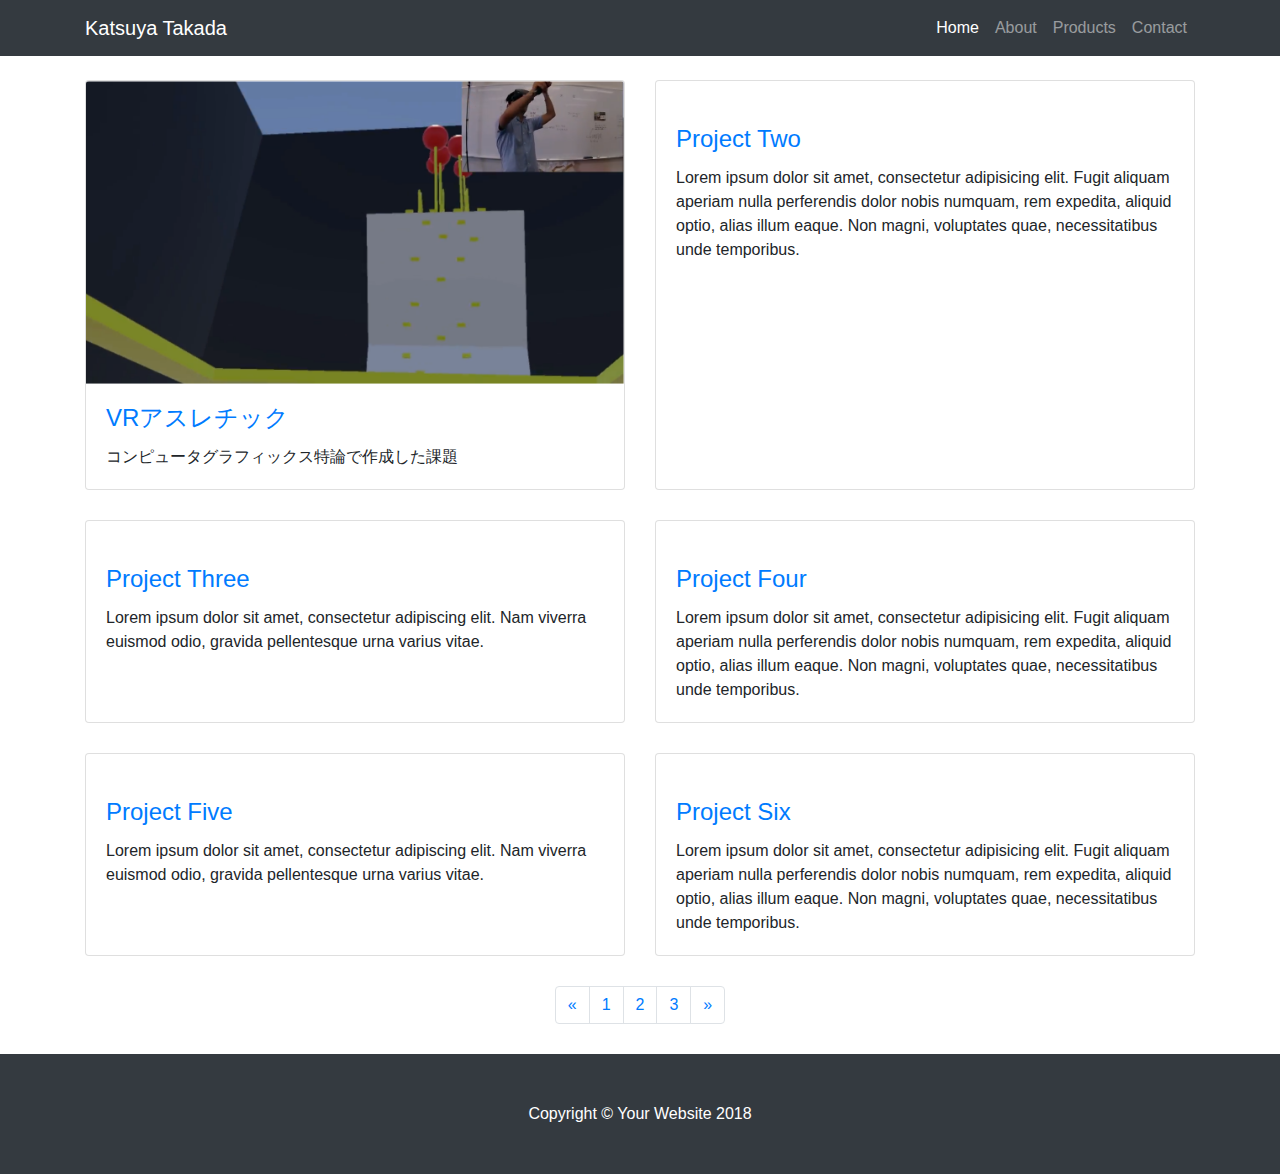
==== index.html @ 07285305 "bootstrapにした" ====
<!DOCTYPE html>
<html lang="en">

  <head>

    <meta charset="utf-8">
    <meta name="viewport" content="width=device-width, initial-scale=1, shrink-to-fit=no">
    <meta name="description" content="">
    <meta name="author" content="">

    <title>Katsuya Takada</title>

    <!-- Bootstrap core CSS -->
    <link href="vendor/bootstrap/css/bootstrap.min.css" rel="stylesheet">

    <!-- Custom styles for this template -->
    <link href="css/2-col-portfolio.css" rel="stylesheet">

  </head>

  <body>

    <!-- Navigation -->
    <nav class="navbar navbar-expand-lg navbar-dark bg-dark fixed-top">
      <div class="container">
        <a class="navbar-brand" href="#">Katsuya Takada</a>
        <button class="navbar-toggler" type="button" data-toggle="collapse" data-target="#navbarResponsive" aria-controls="navbarResponsive" aria-expanded="false" aria-label="Toggle navigation">
          <span class="navbar-toggler-icon"></span>
        </button>
        <div class="collapse navbar-collapse" id="navbarResponsive">
          <ul class="navbar-nav ml-auto">
            <li class="nav-item active">
              <a class="nav-link" href="#">Home
                <span class="sr-only">(current)</span>
              </a>
            </li>
            <li class="nav-item">
              <a class="nav-link" href="#">About</a>
            </li>
            <li class="nav-item">
              <a class="nav-link" href="#">Products</a>
            </li>
            <li class="nav-item">
              <a class="nav-link" href="#">Contact</a>
            </li>
          </ul>
        </div>
      </div>
    </nav>

    <!-- Page Content -->
    <div class="container">

      <!-- Page Heading -->
      <h1 class="my-4">
        <small></small>
      </h1>

      <div class="row">
        <div class="col-lg-6 portfolio-item">
          <div class="card h-100">
            <a href="VRAthletic.html"><img class="card-img-top" src="VRAthletic.PNG" alt=""></a>
            <div class="card-body">
              <h4 class="card-title">
                <a href="VRAthletic.html">VRアスレチック</a>
              </h4>
              <p class="card-text">コンピュータグラフィックス特論で作成した課題</p>
            </div>
          </div>
        </div>
        <div class="col-lg-6 portfolio-item">
          <div class="card h-100">
            <a href="#"><img class="card-img-top" src="http://placehold.it/700x400" alt=""></a>
            <div class="card-body">
              <h4 class="card-title">
                <a href="#">Project Two</a>
              </h4>
              <p class="card-text">Lorem ipsum dolor sit amet, consectetur adipisicing elit. Fugit aliquam aperiam nulla perferendis dolor nobis numquam, rem expedita, aliquid optio, alias illum eaque. Non magni, voluptates quae, necessitatibus unde temporibus.</p>
            </div>
          </div>
        </div>
        <div class="col-lg-6 portfolio-item">
          <div class="card h-100">
            <a href="#"><img class="card-img-top" src="http://placehold.it/700x400" alt=""></a>
            <div class="card-body">
              <h4 class="card-title">
                <a href="#">Project Three</a>
              </h4>
              <p class="card-text">Lorem ipsum dolor sit amet, consectetur adipiscing elit. Nam viverra euismod odio, gravida pellentesque urna varius vitae.</p>
            </div>
          </div>
        </div>
        <div class="col-lg-6 portfolio-item">
          <div class="card h-100">
            <a href="#"><img class="card-img-top" src="http://placehold.it/700x400" alt=""></a>
            <div class="card-body">
              <h4 class="card-title">
                <a href="#">Project Four</a>
              </h4>
              <p class="card-text">Lorem ipsum dolor sit amet, consectetur adipisicing elit. Fugit aliquam aperiam nulla perferendis dolor nobis numquam, rem expedita, aliquid optio, alias illum eaque. Non magni, voluptates quae, necessitatibus unde temporibus.</p>
            </div>
          </div>
        </div>
        <div class="col-lg-6 portfolio-item">
          <div class="card h-100">
            <a href="#"><img class="card-img-top" src="http://placehold.it/700x400" alt=""></a>
            <div class="card-body">
              <h4 class="card-title">
                <a href="#">Project Five</a>
              </h4>
              <p class="card-text">Lorem ipsum dolor sit amet, consectetur adipiscing elit. Nam viverra euismod odio, gravida pellentesque urna varius vitae.</p>
            </div>
          </div>
        </div>
        <div class="col-lg-6 portfolio-item">
          <div class="card h-100">
            <a href="#"><img class="card-img-top" src="http://placehold.it/700x400" alt=""></a>
            <div class="card-body">
              <h4 class="card-title">
                <a href="#">Project Six</a>
              </h4>
              <p class="card-text">Lorem ipsum dolor sit amet, consectetur adipisicing elit. Fugit aliquam aperiam nulla perferendis dolor nobis numquam, rem expedita, aliquid optio, alias illum eaque. Non magni, voluptates quae, necessitatibus unde temporibus.</p>
            </div>
          </div>
        </div>
      </div>
      <!-- /.row -->

      <!-- Pagination -->
      <ul class="pagination justify-content-center">
        <li class="page-item">
          <a class="page-link" href="#" aria-label="Previous">
            <span aria-hidden="true">&laquo;</span>
            <span class="sr-only">Previous</span>
          </a>
        </li>
        <li class="page-item">
          <a class="page-link" href="#">1</a>
        </li>
        <li class="page-item">
          <a class="page-link" href="#">2</a>
        </li>
        <li class="page-item">
          <a class="page-link" href="#">3</a>
        </li>
        <li class="page-item">
          <a class="page-link" href="#" aria-label="Next">
            <span aria-hidden="true">&raquo;</span>
            <span class="sr-only">Next</span>
          </a>
        </li>
      </ul>

    </div>
    <!-- /.container -->

    <!-- Footer -->
    <footer class="py-5 bg-dark">
      <div class="container">
        <p class="m-0 text-center text-white">Copyright &copy; Your Website 2018</p>
      </div>
      <!-- /.container -->
    </footer>

    <!-- Bootstrap core JavaScript -->
    <script src="vendor/jquery/jquery.min.js"></script>
    <script src="vendor/bootstrap/js/bootstrap.bundle.min.js"></script>

  </body>

</html>
---- css/2-col-portfolio.css ----
/*!
 * Start Bootstrap - 2 Col Portfolio (https://startbootstrap.com/template-overviews/2-col-portfolio)
 * Copyright 2013-2018 Start Bootstrap
 * Licensed under MIT (https://github.com/BlackrockDigital/startbootstrap-2-col-portfolio/blob/master/LICENSE)
 */

body {
  padding-top: 54px;
}

@media (min-width: 992px) {
  body {
    padding-top: 56px;
  }
}

.portfolio-item {
  margin-bottom: 30px;
}

.pagination {
  margin-bottom: 30px;
}
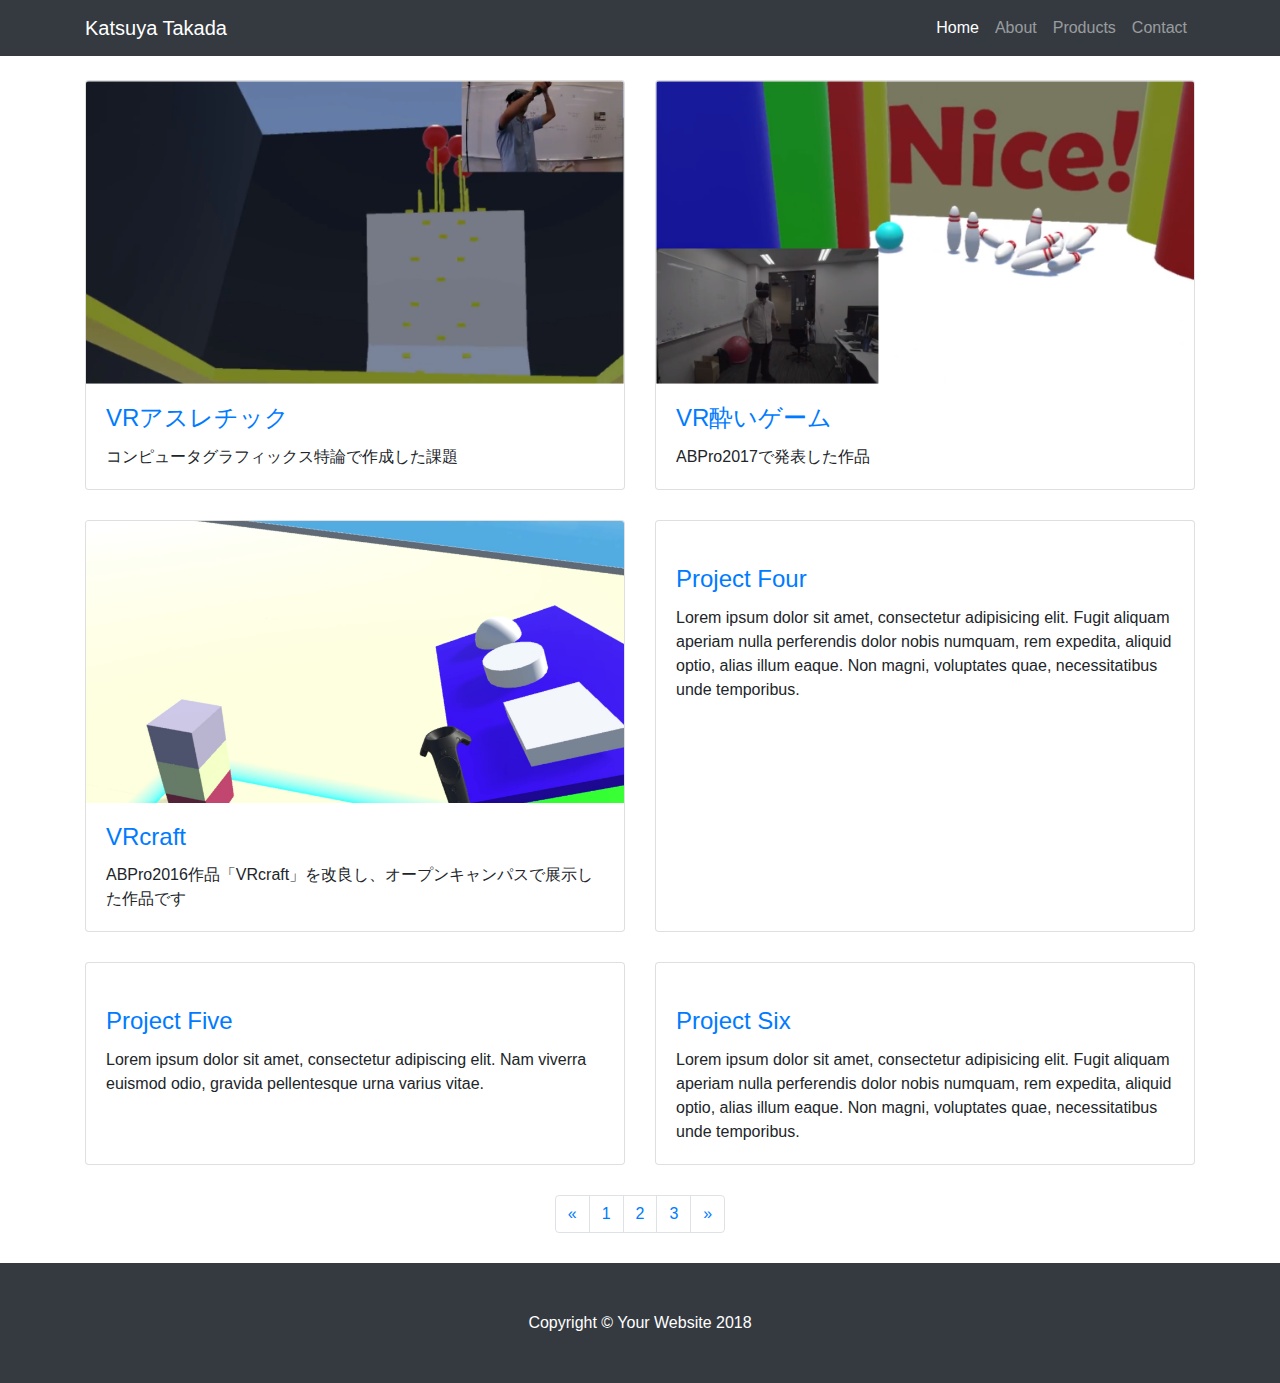
==== commit d89bb0bb: "change" ====
--- a/index.html
+++ b/index.html
@@ -70,23 +70,23 @@
         </div>
         <div class="col-lg-6 portfolio-item">
           <div class="card h-100">
-            <a href="#"><img class="card-img-top" src="http://placehold.it/700x400" alt=""></a>
+            <a href="VRYoiGame.html"><img class="card-img-top" src="VRYoigame.PNG" alt=""></a>
             <div class="card-body">
               <h4 class="card-title">
-                <a href="#">Project Two</a>
+                <a href="VRYoiGame.html">VR酔いゲーム</a>
               </h4>
-              <p class="card-text">Lorem ipsum dolor sit amet, consectetur adipisicing elit. Fugit aliquam aperiam nulla perferendis dolor nobis numquam, rem expedita, aliquid optio, alias illum eaque. Non magni, voluptates quae, necessitatibus unde temporibus.</p>
+              <p class="card-text">ABPro2017で発表した作品</p>
             </div>
           </div>
         </div>
         <div class="col-lg-6 portfolio-item">
           <div class="card h-100">
-            <a href="#"><img class="card-img-top" src="http://placehold.it/700x400" alt=""></a>
+            <a href="VRcraft.html"><img class="card-img-top" src="VRcraft.jpg" alt=""></a>
             <div class="card-body">
               <h4 class="card-title">
-                <a href="#">Project Three</a>
+                <a href="VRcraft.html">VRcraft</a>
               </h4>
-              <p class="card-text">Lorem ipsum dolor sit amet, consectetur adipiscing elit. Nam viverra euismod odio, gravida pellentesque urna varius vitae.</p>
+              <p class="card-text">ABPro2016作品「VRcraft」を改良し、オープンキャンパスで展示した作品です</p>
             </div>
           </div>
         </div>
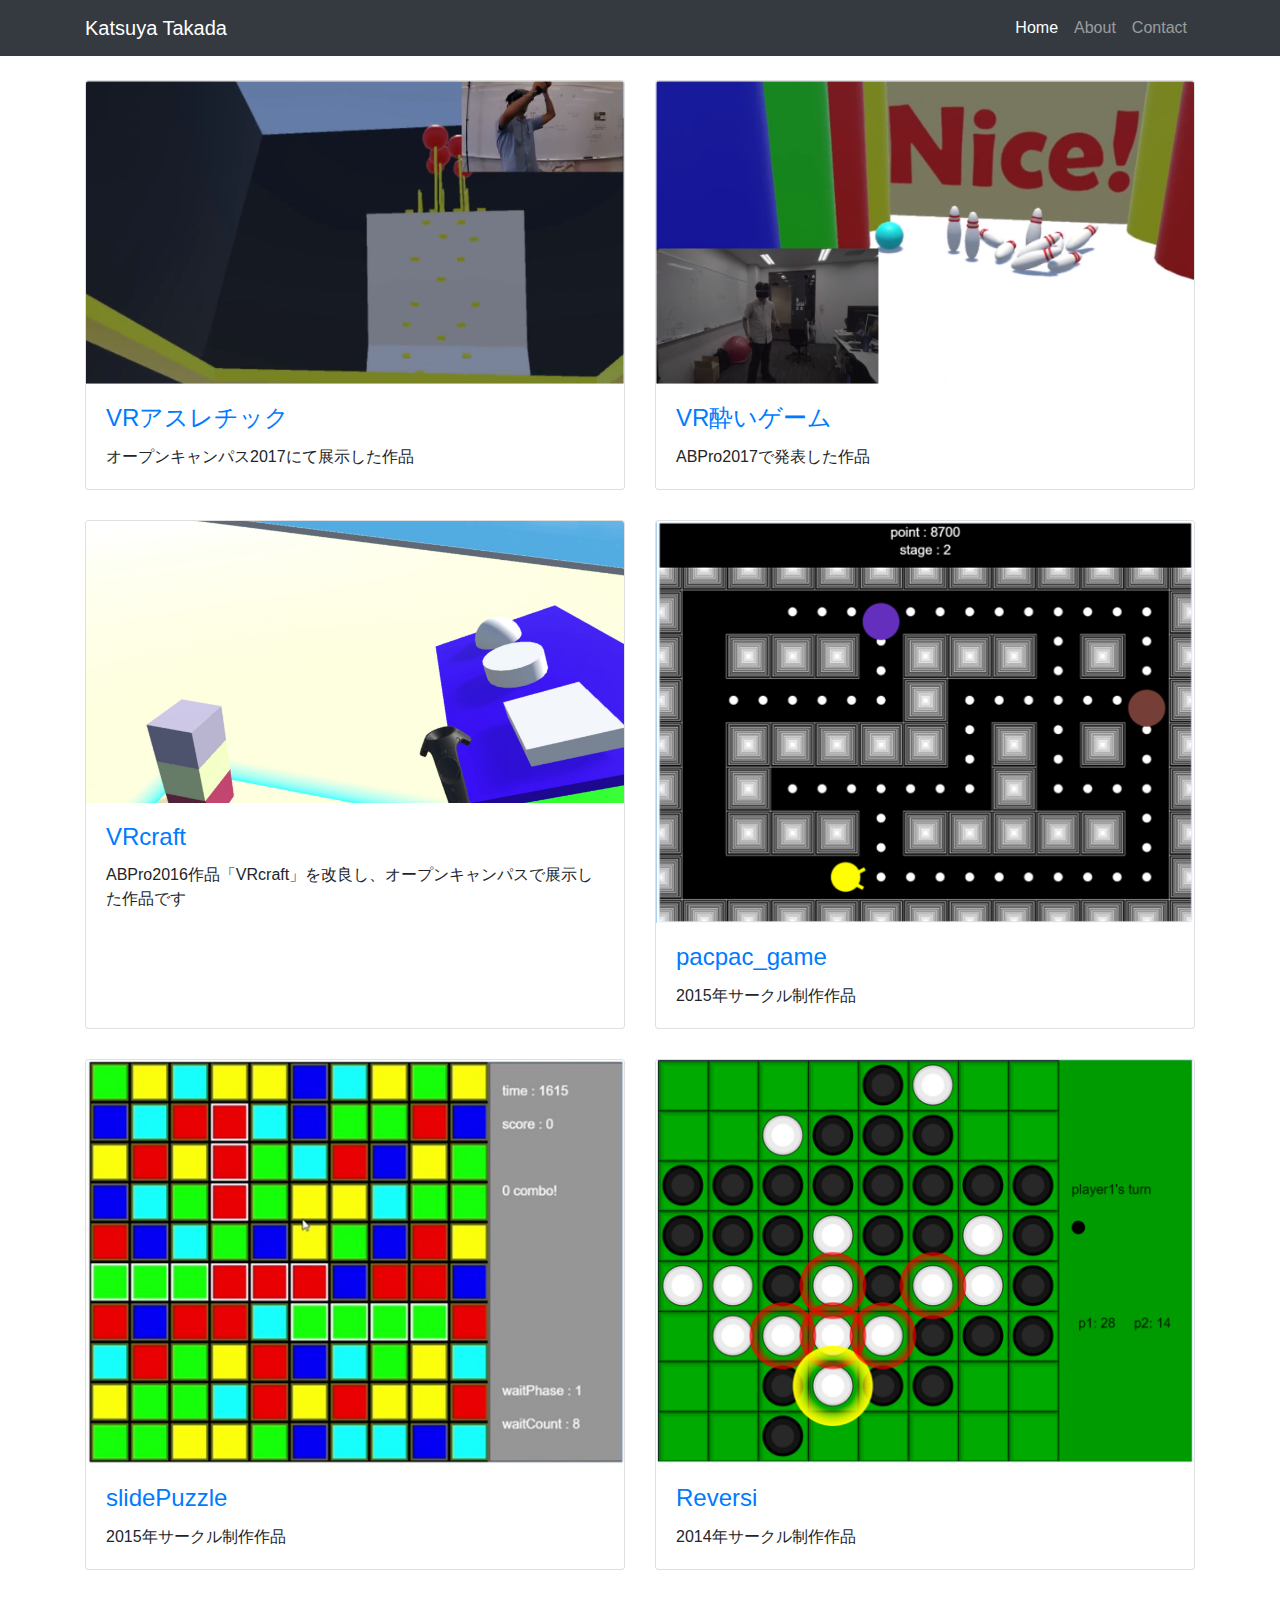
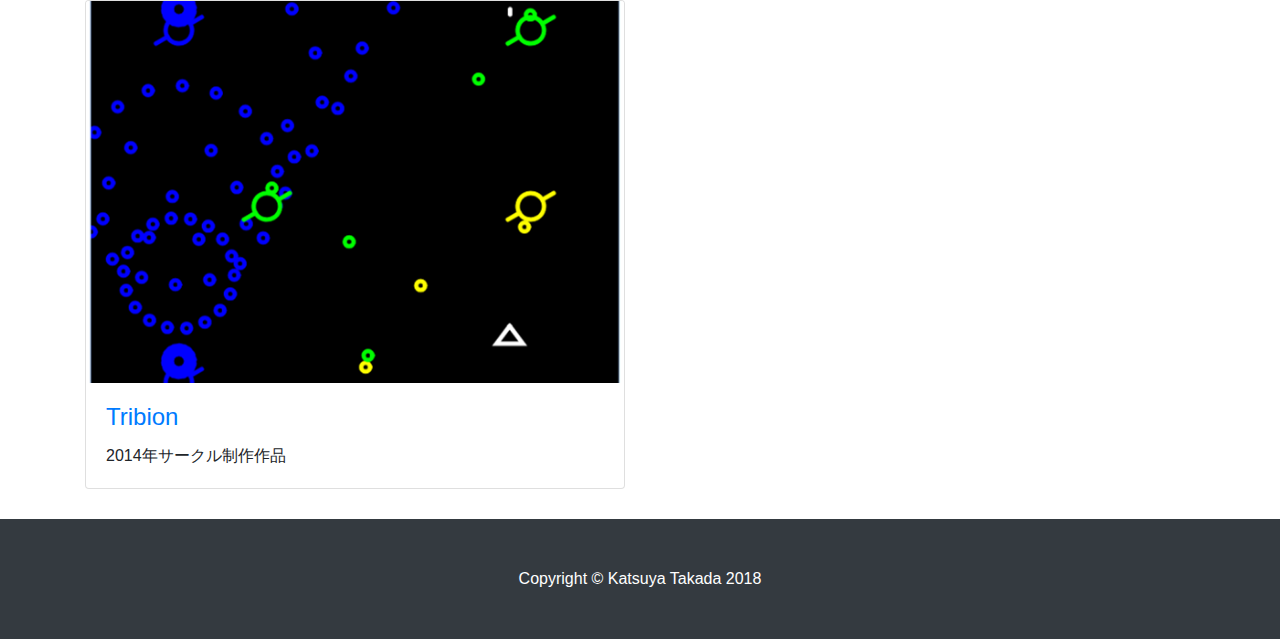
==== commit 9142a932: "change" ====
--- a/index.html
+++ b/index.html
@@ -38,9 +38,6 @@
               <a class="nav-link" href="#">About</a>
             </li>
             <li class="nav-item">
-              <a class="nav-link" href="#">Products</a>
-            </li>
-            <li class="nav-item">
               <a class="nav-link" href="#">Contact</a>
             </li>
           </ul>
@@ -64,7 +61,7 @@
               <h4 class="card-title">
                 <a href="VRAthletic.html">VRアスレチック</a>
               </h4>
-              <p class="card-text">コンピュータグラフィックス特論で作成した課題</p>
+              <p class="card-text">オープンキャンパス2017にて展示した作品</p>
             </div>
           </div>
         </div>
@@ -92,34 +89,45 @@
         </div>
         <div class="col-lg-6 portfolio-item">
           <div class="card h-100">
-            <a href="#"><img class="card-img-top" src="http://placehold.it/700x400" alt=""></a>
+            <a href="pacpac_game.html"><img class="card-img-top" src="pacpac_game.PNG" alt=""></a>
             <div class="card-body">
               <h4 class="card-title">
-                <a href="#">Project Four</a>
+                <a href="pacpac_game.html">pacpac_game</a>
               </h4>
-              <p class="card-text">Lorem ipsum dolor sit amet, consectetur adipisicing elit. Fugit aliquam aperiam nulla perferendis dolor nobis numquam, rem expedita, aliquid optio, alias illum eaque. Non magni, voluptates quae, necessitatibus unde temporibus.</p>
+              <p class="card-text">2015年サークル制作作品</p>
             </div>
           </div>
         </div>
         <div class="col-lg-6 portfolio-item">
           <div class="card h-100">
-            <a href="#"><img class="card-img-top" src="http://placehold.it/700x400" alt=""></a>
+            <a href="slidePuzzle.html"><img class="card-img-top" src="slidePuzzle.jpg" alt=""></a>
             <div class="card-body">
               <h4 class="card-title">
-                <a href="#">Project Five</a>
+                <a href="slidePuzzle.html">slidePuzzle</a>
               </h4>
-              <p class="card-text">Lorem ipsum dolor sit amet, consectetur adipiscing elit. Nam viverra euismod odio, gravida pellentesque urna varius vitae.</p>
+              <p class="card-text">2015年サークル制作作品</p>
             </div>
           </div>
         </div>
         <div class="col-lg-6 portfolio-item">
           <div class="card h-100">
-            <a href="#"><img class="card-img-top" src="http://placehold.it/700x400" alt=""></a>
+            <a href="Reversi.html"><img class="card-img-top" src="Reversi.PNG" alt=""></a>
             <div class="card-body">
               <h4 class="card-title">
-                <a href="#">Project Six</a>
+                <a href="Reversi.html">Reversi</a>
               </h4>
-              <p class="card-text">Lorem ipsum dolor sit amet, consectetur adipisicing elit. Fugit aliquam aperiam nulla perferendis dolor nobis numquam, rem expedita, aliquid optio, alias illum eaque. Non magni, voluptates quae, necessitatibus unde temporibus.</p>
+              <p class="card-text">2014年サークル制作作品</p>
+            </div>
+          </div>
+        </div>
+        <div class="col-lg-6 portfolio-item">
+          <div class="card h-100">
+            <a href="Tribion.html"><img class="card-img-top" src="Tribion.PNG" alt=""></a>
+            <div class="card-body">
+              <h4 class="card-title">
+                <a href="Tribion.html">Tribion</a>
+              </h4>
+              <p class="card-text">2014年サークル制作作品</p>
             </div>
           </div>
         </div>
@@ -127,6 +135,8 @@
       <!-- /.row -->
 
       <!-- Pagination -->
+
+      <!--
       <ul class="pagination justify-content-center">
         <li class="page-item">
           <a class="page-link" href="#" aria-label="Previous">
@@ -141,9 +151,6 @@
           <a class="page-link" href="#">2</a>
         </li>
         <li class="page-item">
-          <a class="page-link" href="#">3</a>
-        </li>
-        <li class="page-item">
           <a class="page-link" href="#" aria-label="Next">
             <span aria-hidden="true">&raquo;</span>
             <span class="sr-only">Next</span>
@@ -151,13 +158,15 @@
         </li>
       </ul>
 
+      -->
+
     </div>
     <!-- /.container -->
 
     <!-- Footer -->
     <footer class="py-5 bg-dark">
       <div class="container">
-        <p class="m-0 text-center text-white">Copyright &copy; Your Website 2018</p>
+        <p class="m-0 text-center text-white">Copyright &copy; Katsuya Takada 2018</p>
       </div>
       <!-- /.container -->
     </footer>
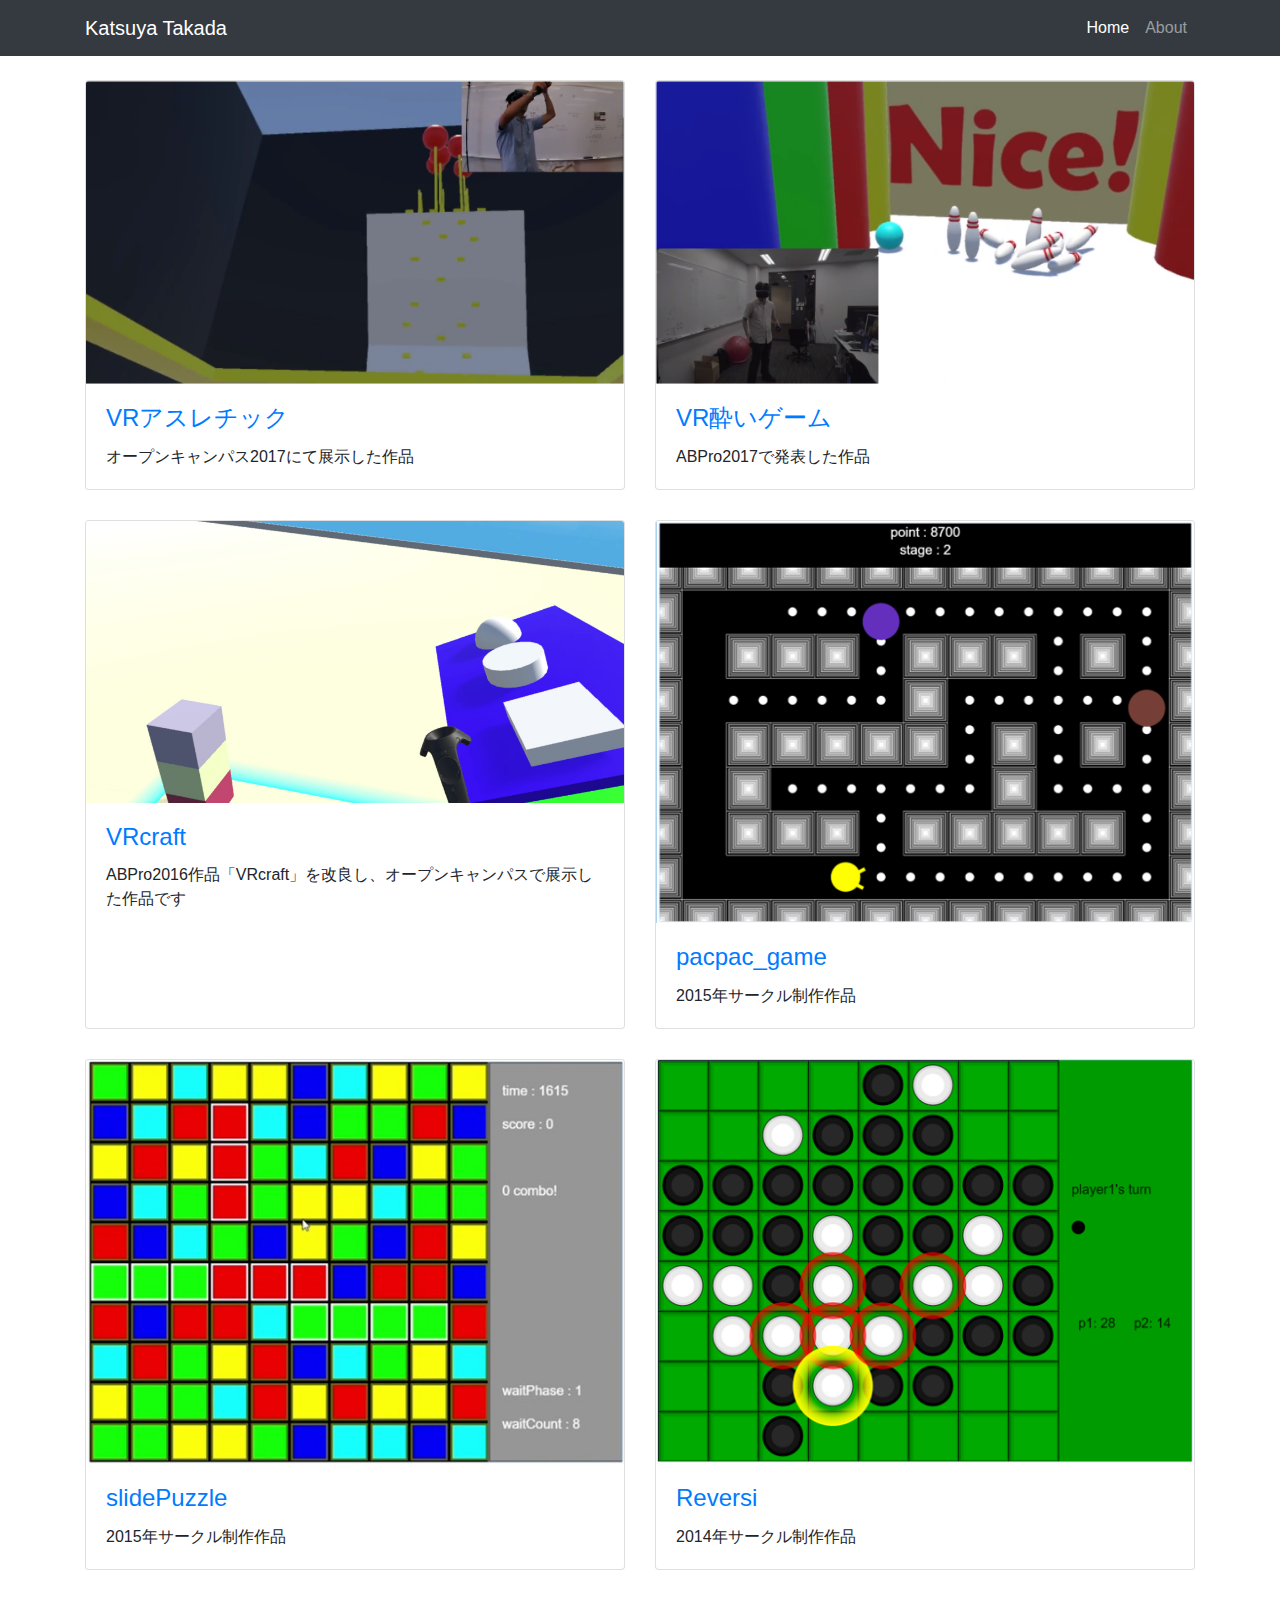
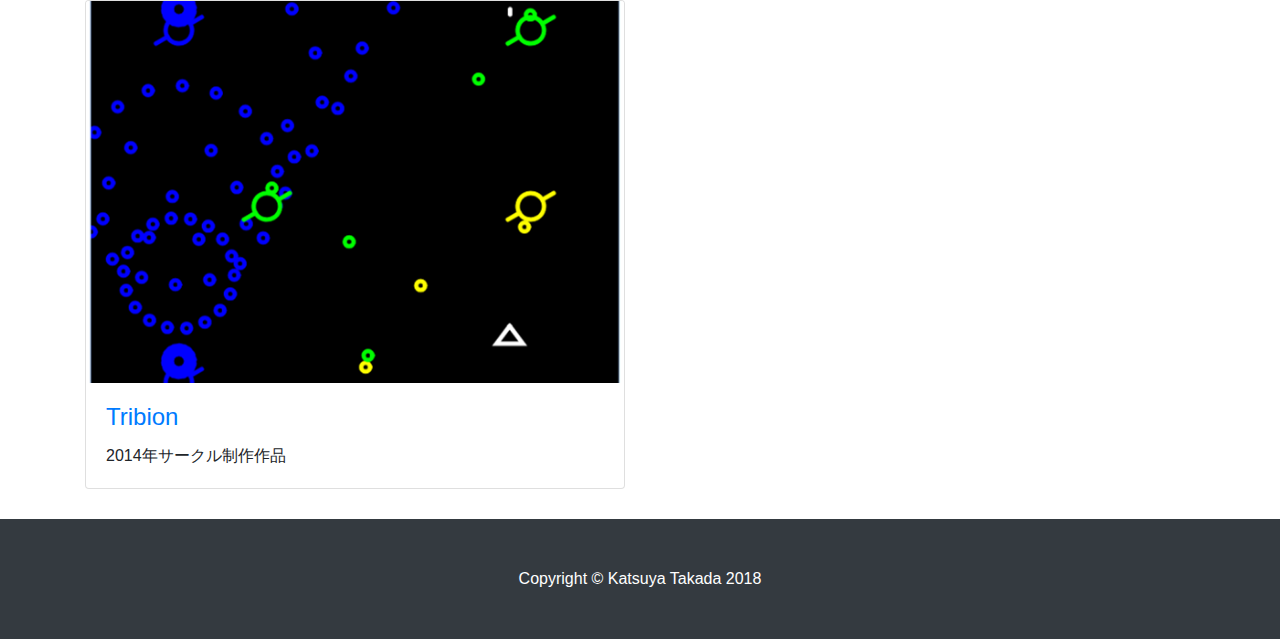
==== commit 46ae8f10: "編集官僚" ====
--- a/index.html
+++ b/index.html
@@ -23,23 +23,19 @@
     <!-- Navigation -->
     <nav class="navbar navbar-expand-lg navbar-dark bg-dark fixed-top">
       <div class="container">
-        <a class="navbar-brand" href="#">Katsuya Takada</a>
+        <a class="navbar-brand" href="index.html">Katsuya Takada</a>
         <button class="navbar-toggler" type="button" data-toggle="collapse" data-target="#navbarResponsive" aria-controls="navbarResponsive" aria-expanded="false" aria-label="Toggle navigation">
           <span class="navbar-toggler-icon"></span>
         </button>
         <div class="collapse navbar-collapse" id="navbarResponsive">
           <ul class="navbar-nav ml-auto">
             <li class="nav-item active">
-              <a class="nav-link" href="#">Home
+              <a class="nav-link" href="index.html">Home
                 <span class="sr-only">(current)</span>
               </a>
             </li>
             <li class="nav-item">
-              <a class="nav-link" href="#">About</a>
-            </li>
-            <li class="nav-item">
-              <a class="nav-link" href="#">Contact</a>
-            </li>
+              <a class="nav-link" href="About.html">About</a>
           </ul>
         </div>
       </div>
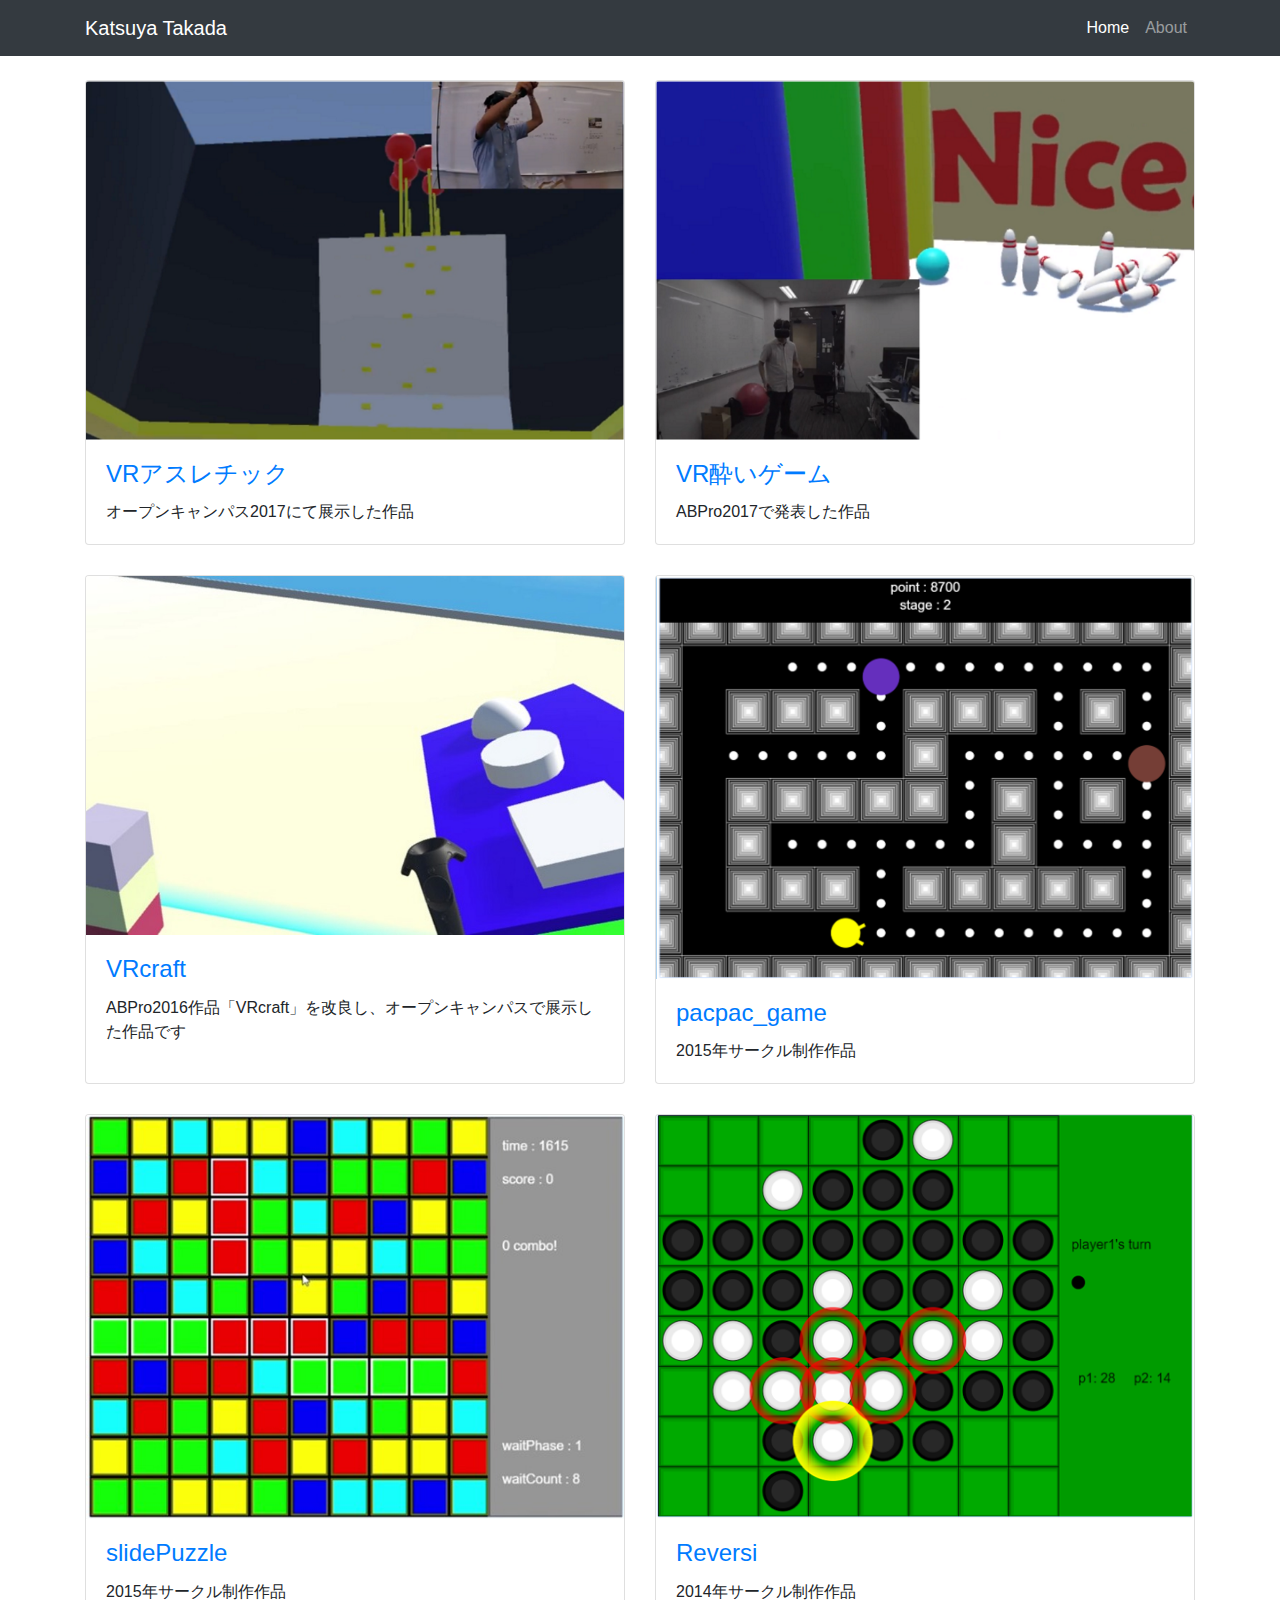
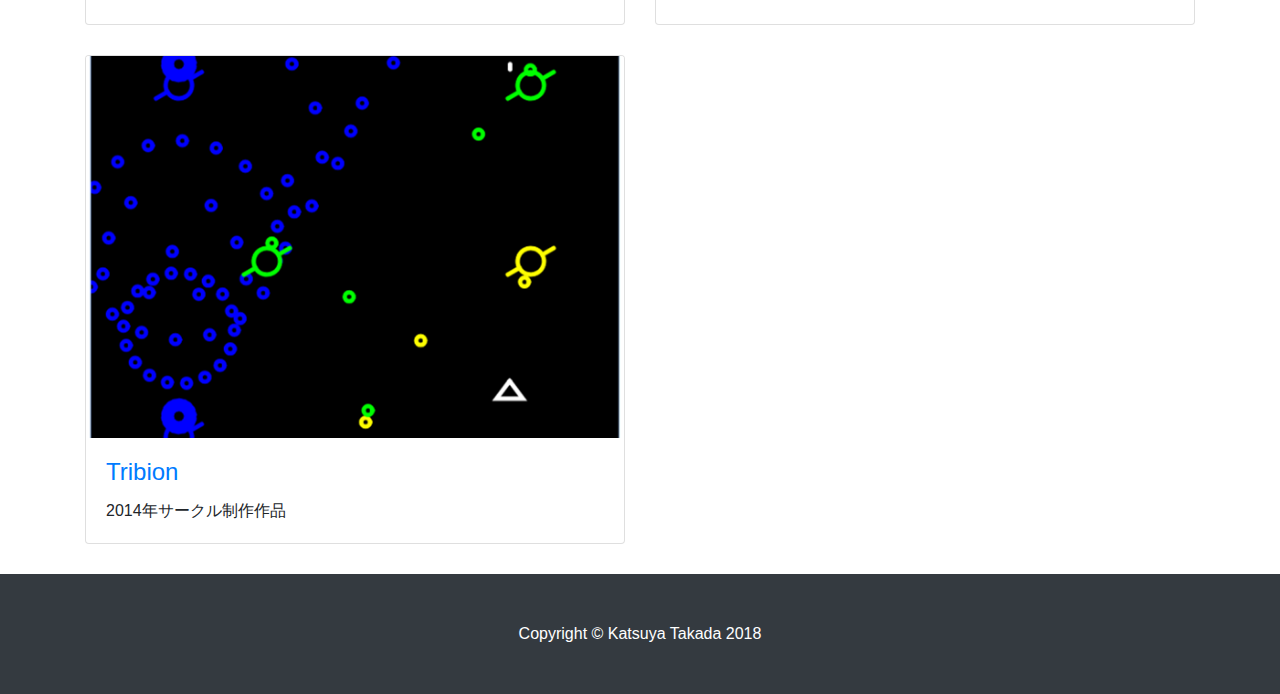
==== commit 7a9afd9b: "jpにした" ====
--- a/index.html
+++ b/index.html
@@ -1,5 +1,5 @@
 <!DOCTYPE html>
-<html lang="en">
+<html lang="jp">
 
   <head>
 
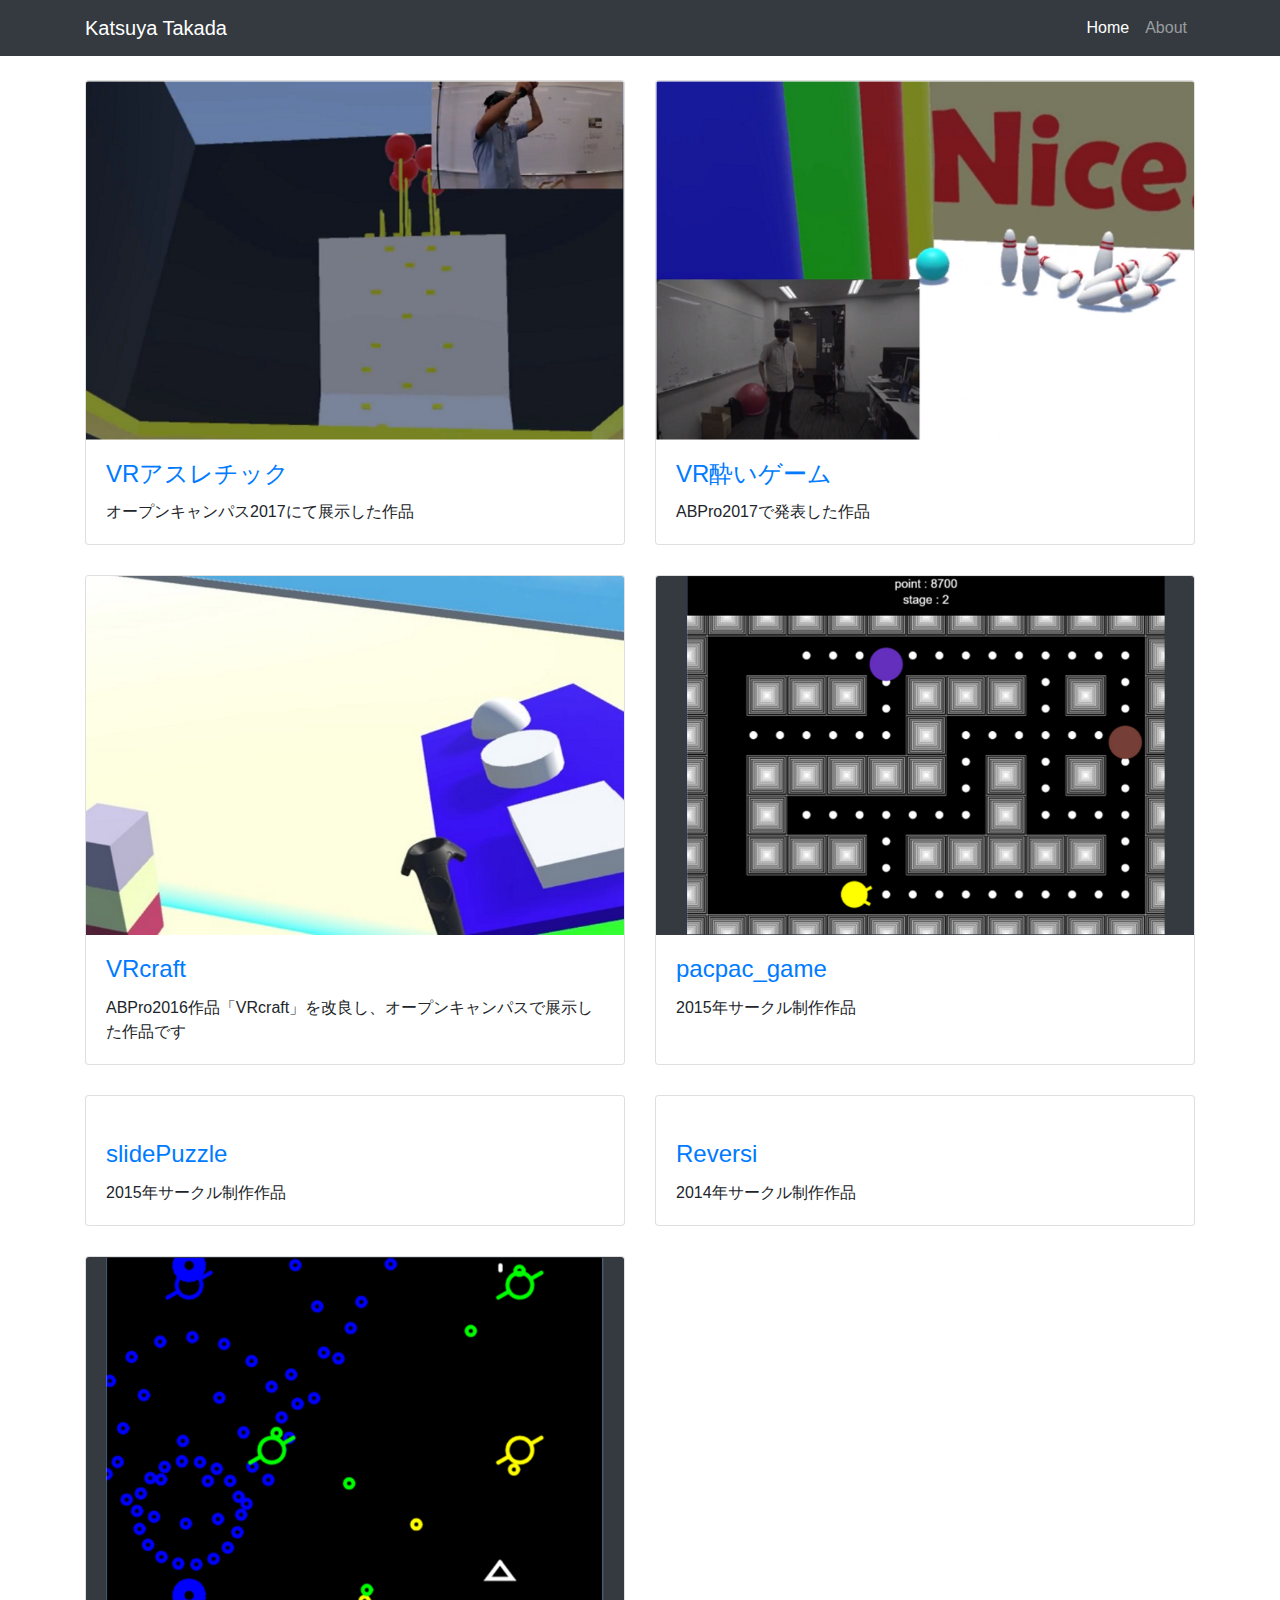
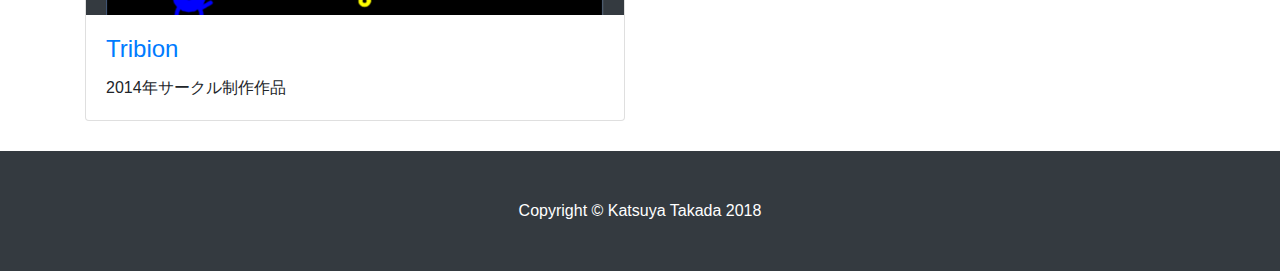
==== commit 2fef788b: "画像修正" ====
--- a/index.html
+++ b/index.html
@@ -85,7 +85,7 @@
         </div>
         <div class="col-lg-6 portfolio-item">
           <div class="card h-100">
-            <a href="pacpac_game.html"><img class="card-img-top" src="pacpac_game.PNG" alt=""></a>
+            <a href="pacpac_game.html"><img class="card-img-top" src="adjpacpac_game.PNG" alt=""></a>
             <div class="card-body">
               <h4 class="card-title">
                 <a href="pacpac_game.html">pacpac_game</a>
@@ -96,7 +96,7 @@
         </div>
         <div class="col-lg-6 portfolio-item">
           <div class="card h-100">
-            <a href="slidePuzzle.html"><img class="card-img-top" src="slidePuzzle.jpg" alt=""></a>
+            <a href="slidePuzzle.html"><img class="card-img-top" src="adjslidePuzzle.jpg" alt=""></a>
             <div class="card-body">
               <h4 class="card-title">
                 <a href="slidePuzzle.html">slidePuzzle</a>
@@ -107,7 +107,7 @@
         </div>
         <div class="col-lg-6 portfolio-item">
           <div class="card h-100">
-            <a href="Reversi.html"><img class="card-img-top" src="Reversi.PNG" alt=""></a>
+            <a href="Reversi.html"><img class="card-img-top" src="adjReversi.PNG" alt=""></a>
             <div class="card-body">
               <h4 class="card-title">
                 <a href="Reversi.html">Reversi</a>
@@ -118,7 +118,7 @@
         </div>
         <div class="col-lg-6 portfolio-item">
           <div class="card h-100">
-            <a href="Tribion.html"><img class="card-img-top" src="Tribion.PNG" alt=""></a>
+            <a href="Tribion.html"><img class="card-img-top" src="adjTribion.PNG" alt=""></a>
             <div class="card-body">
               <h4 class="card-title">
                 <a href="Tribion.html">Tribion</a>
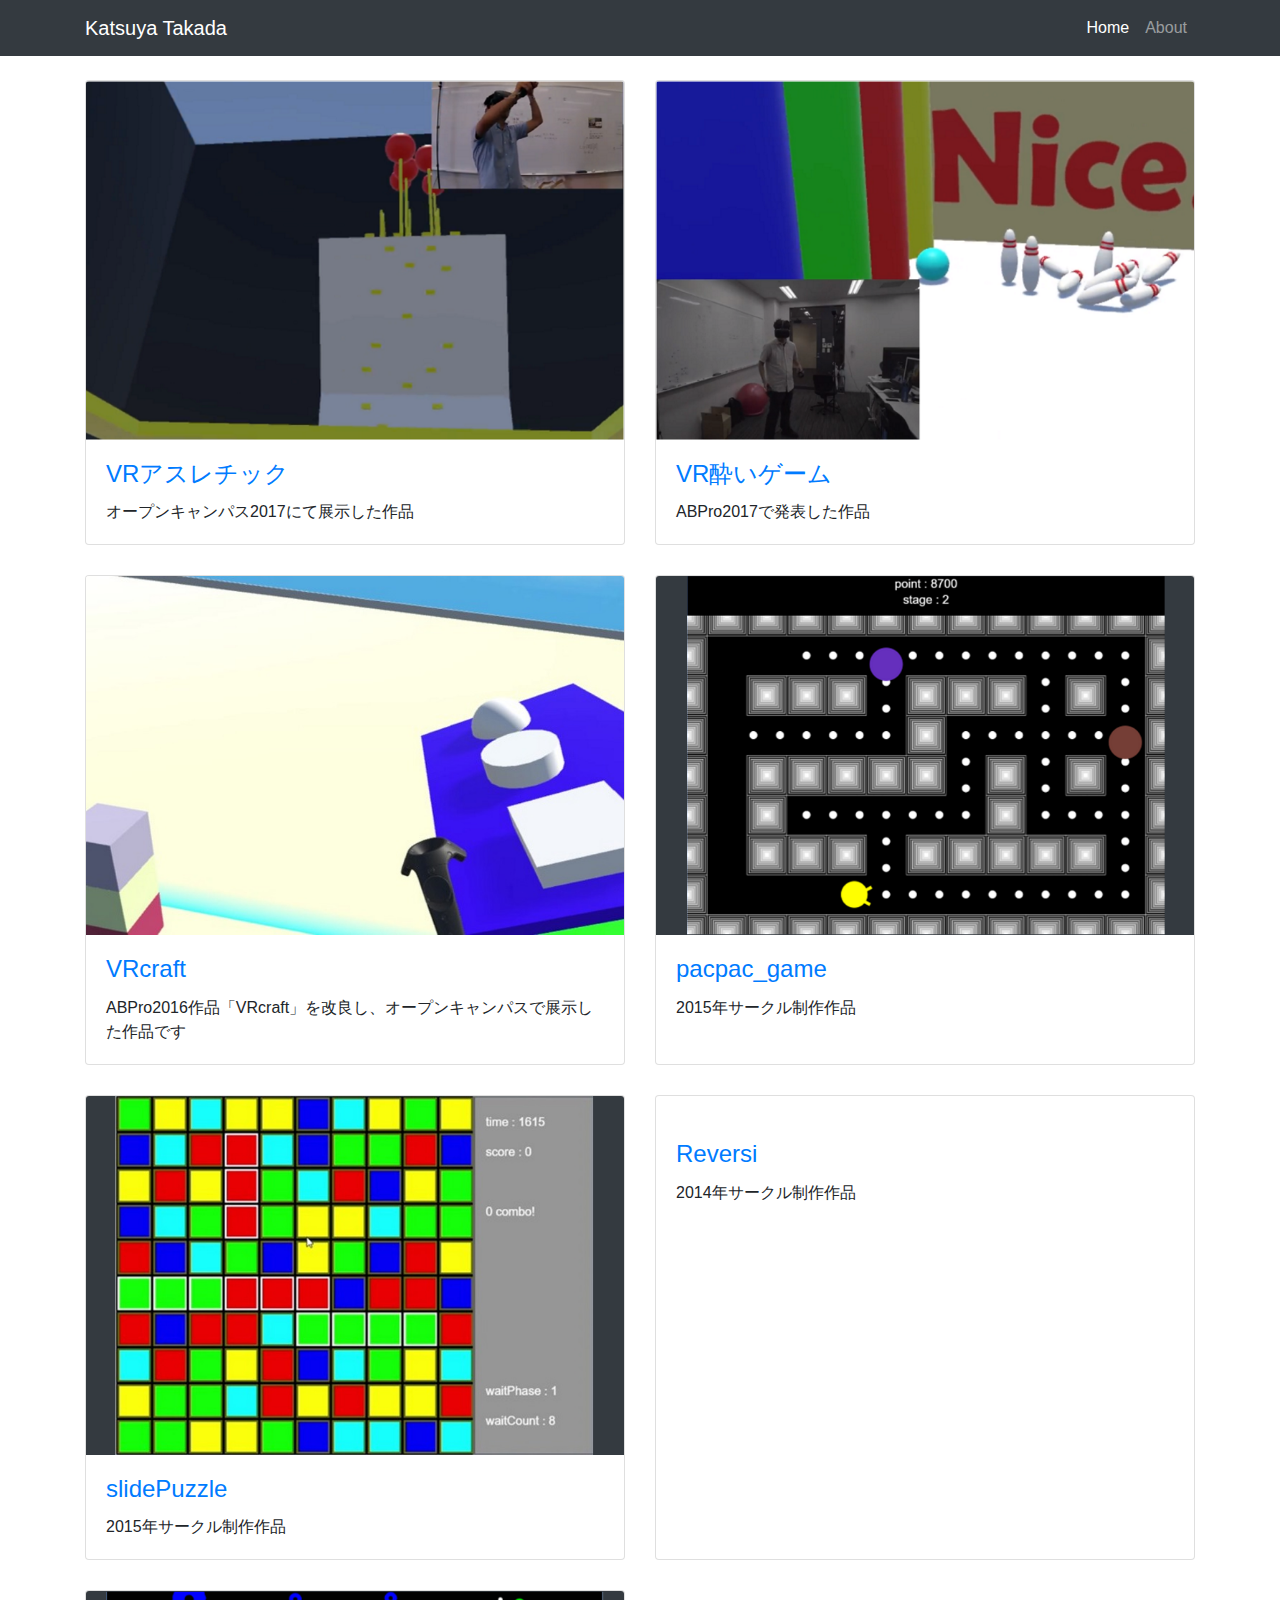
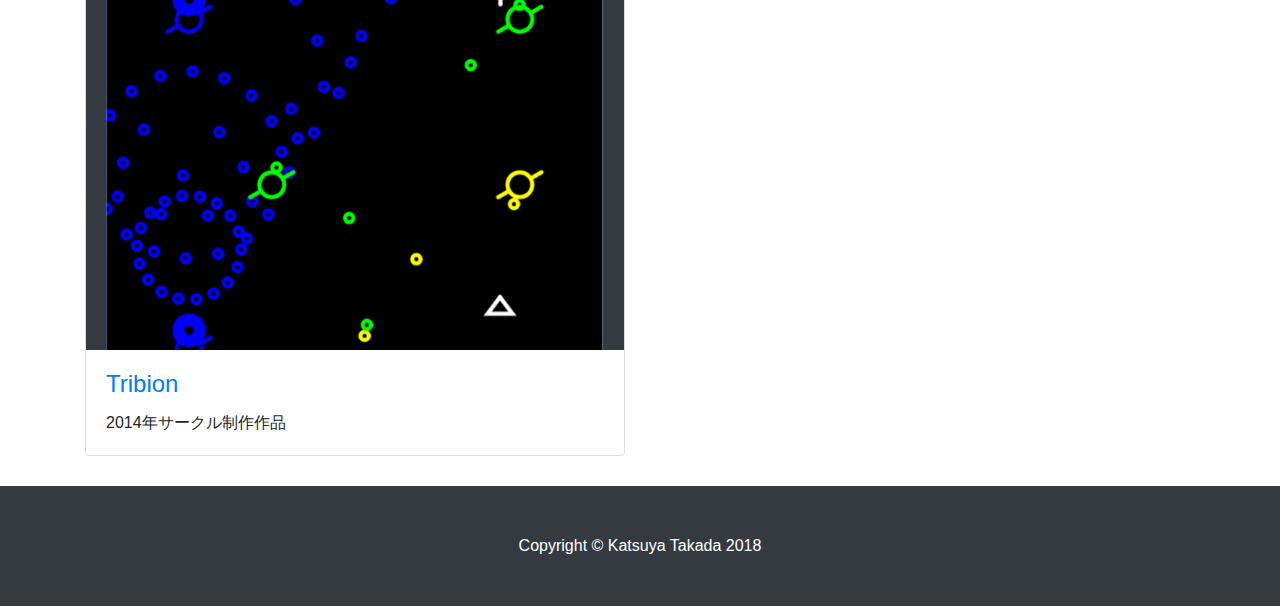
==== commit 7e9da2ad: "文章調整" ====
--- a/index.html
+++ b/index.html
@@ -96,7 +96,7 @@
         </div>
         <div class="col-lg-6 portfolio-item">
           <div class="card h-100">
-            <a href="slidePuzzle.html"><img class="card-img-top" src="adjslidePuzzle.jpg" alt=""></a>
+            <a href="slidePuzzle.html"><img class="card-img-top" src="adjslidePuzzle.png" alt=""></a>
             <div class="card-body">
               <h4 class="card-title">
                 <a href="slidePuzzle.html">slidePuzzle</a>
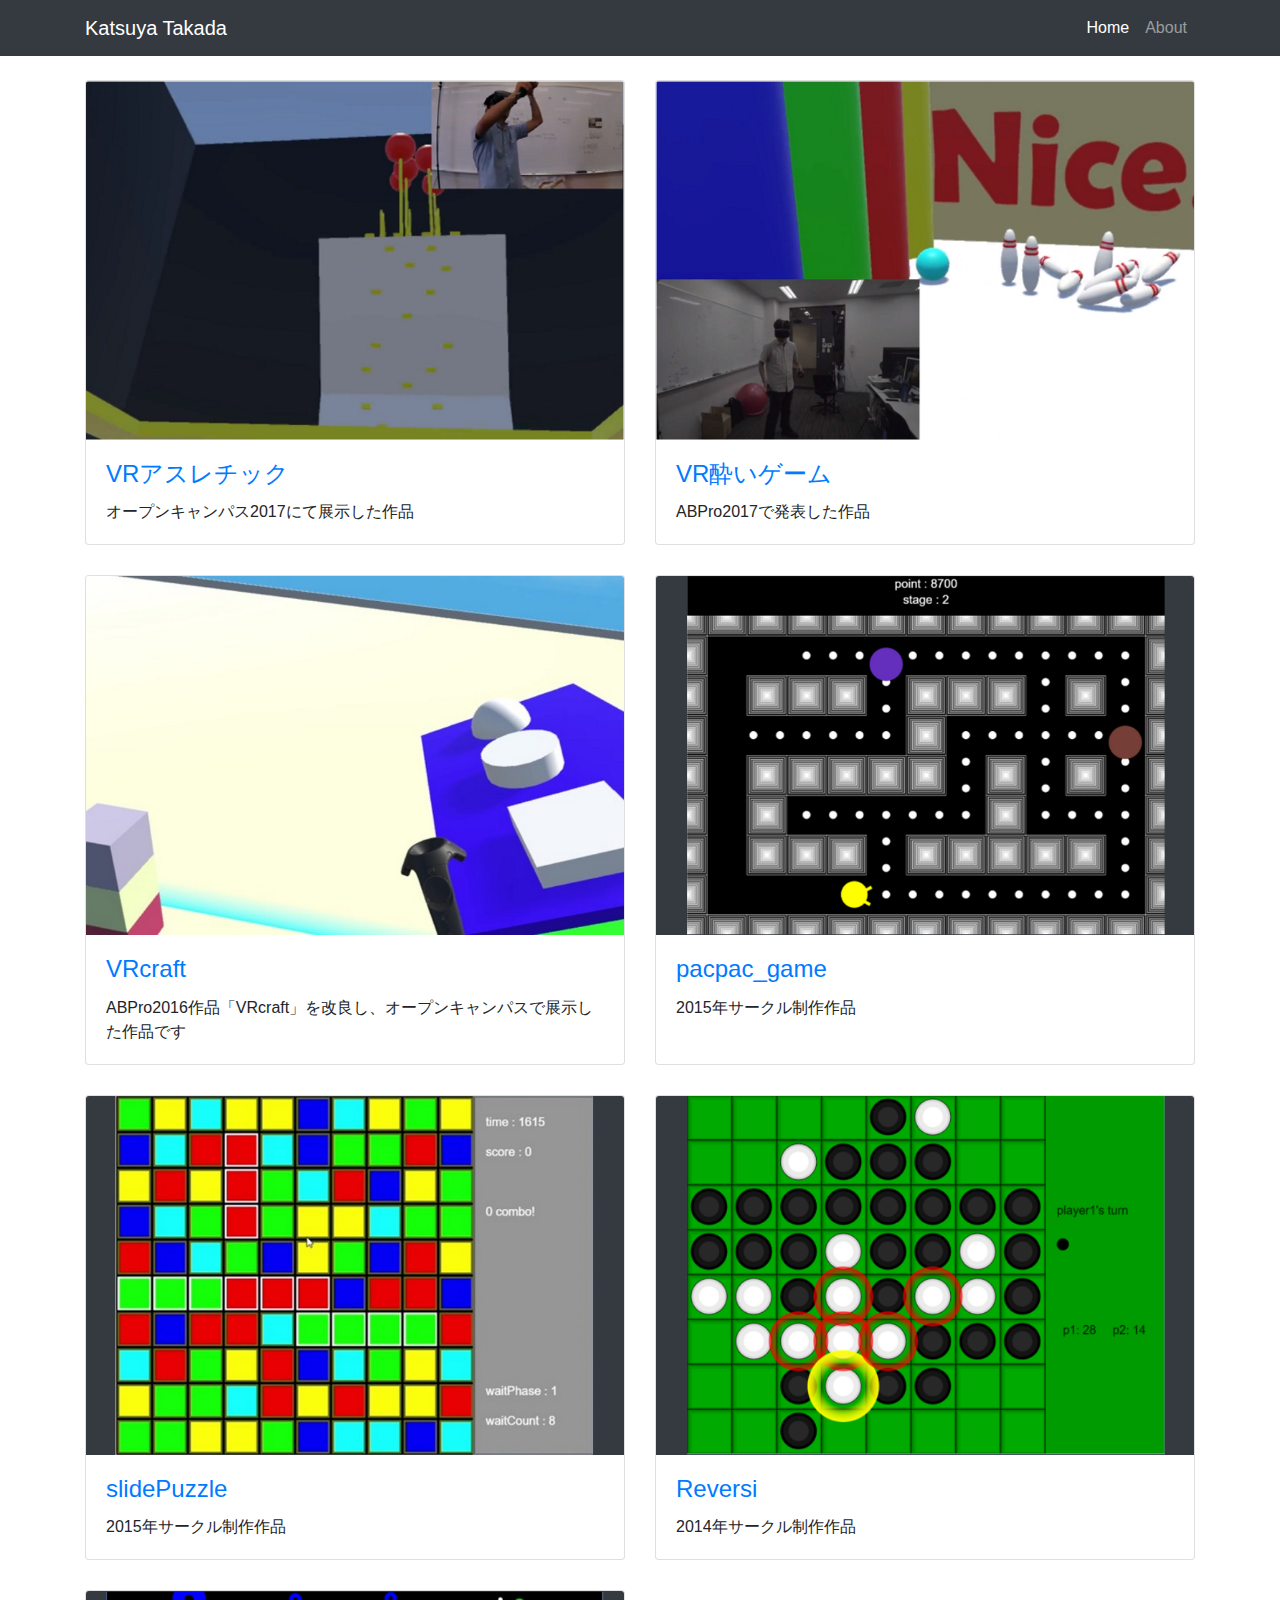
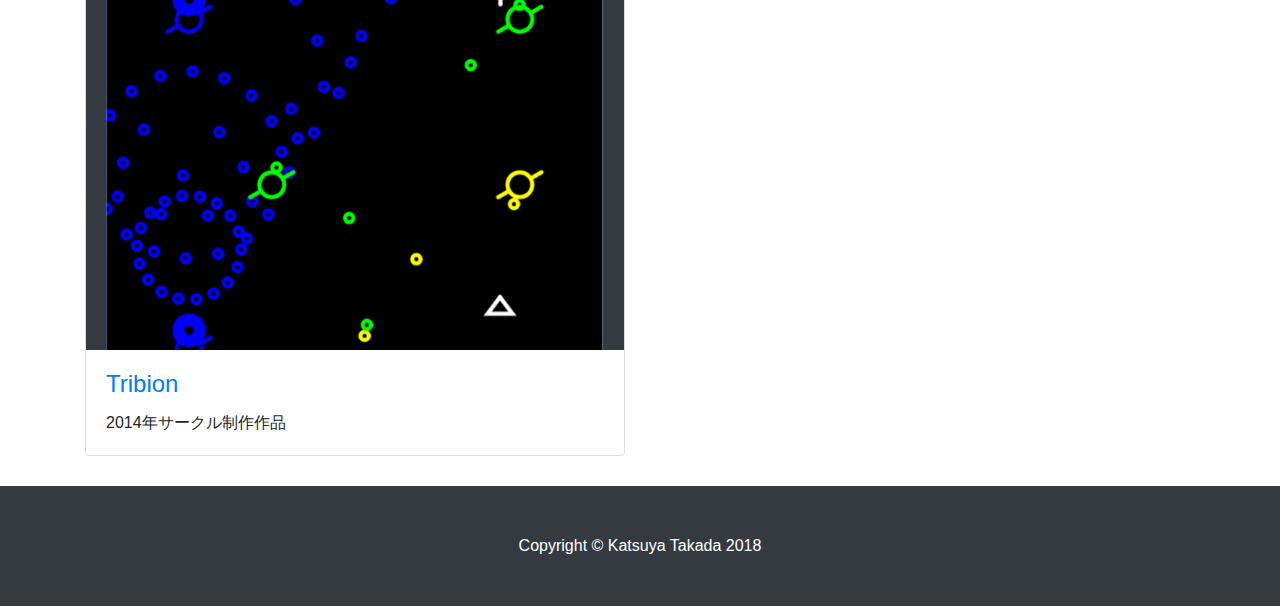
==== commit dd618ada: "画像修正" ====
--- a/index.html
+++ b/index.html
@@ -107,7 +107,7 @@
         </div>
         <div class="col-lg-6 portfolio-item">
           <div class="card h-100">
-            <a href="Reversi.html"><img class="card-img-top" src="adjReversi.PNG" alt=""></a>
+            <a href="Reversi.html"><img class="card-img-top" src="adjReversi.png" alt=""></a>
             <div class="card-body">
               <h4 class="card-title">
                 <a href="Reversi.html">Reversi</a>
